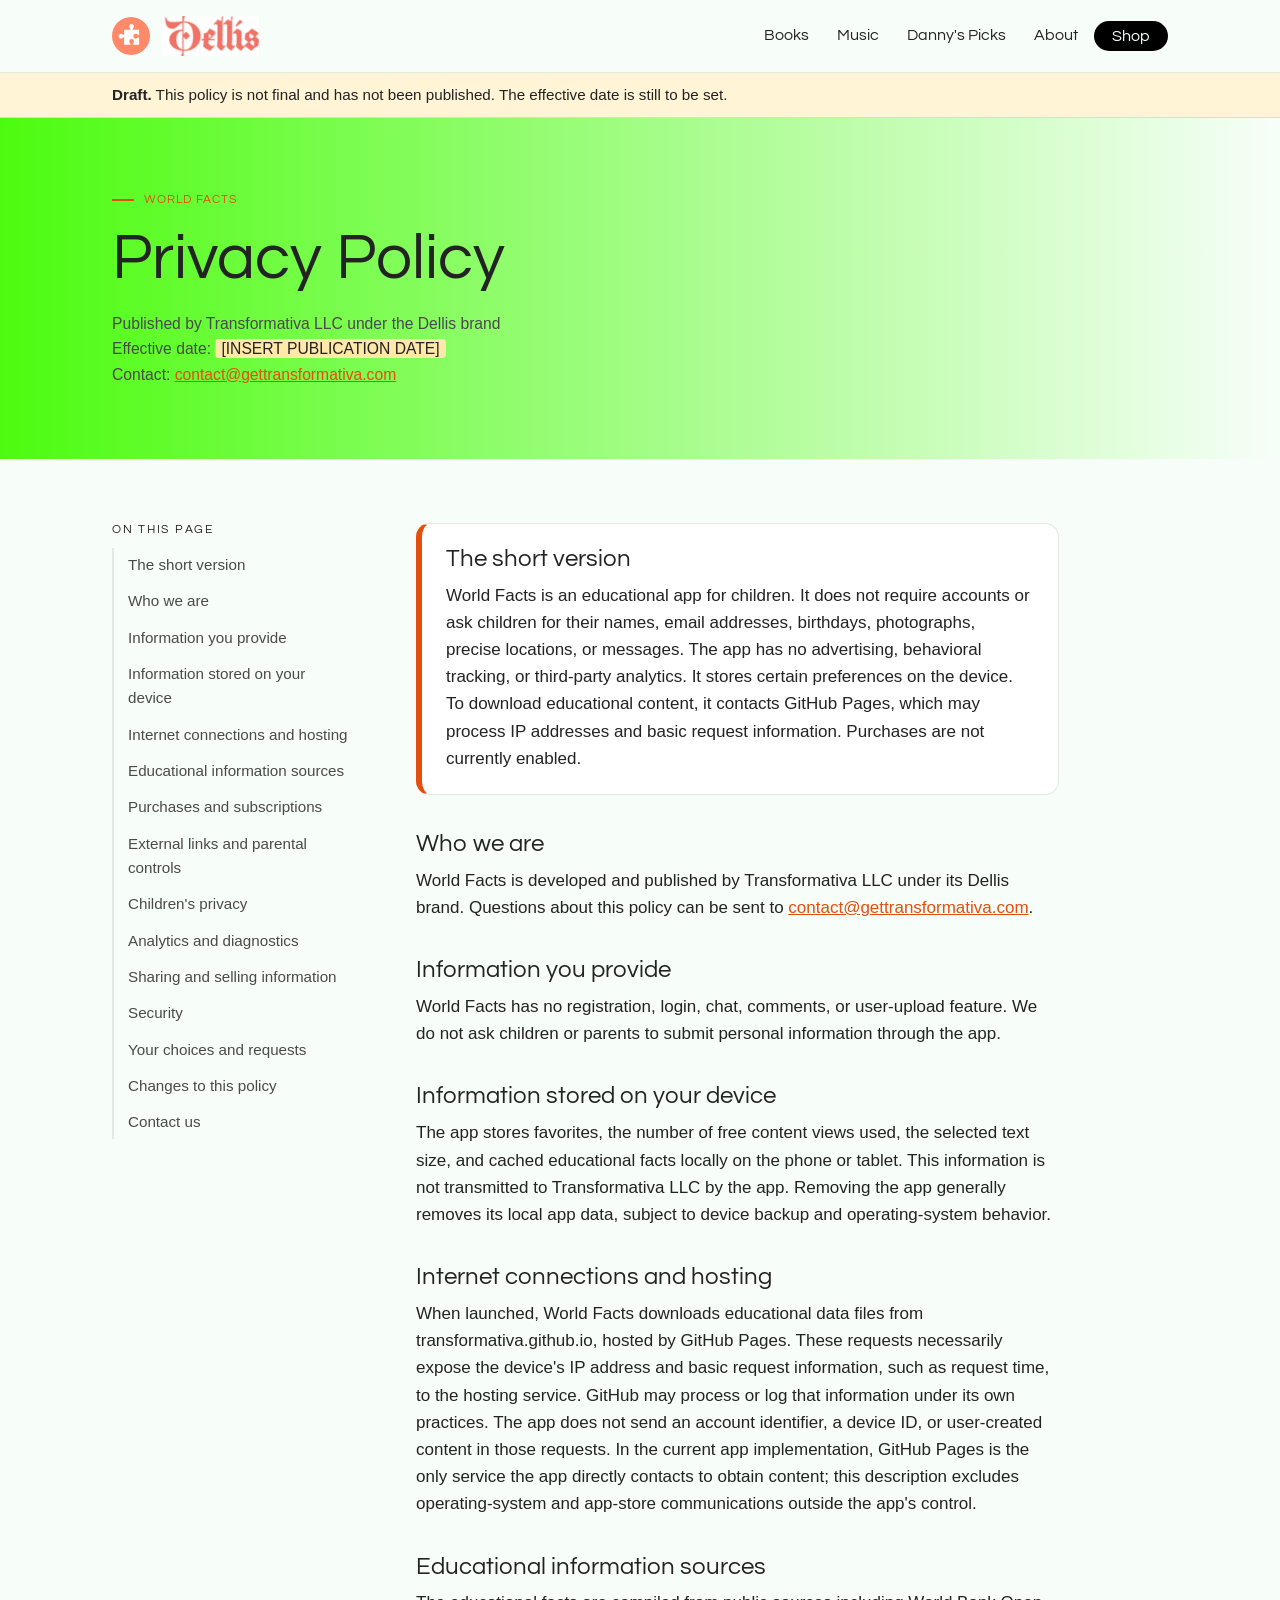
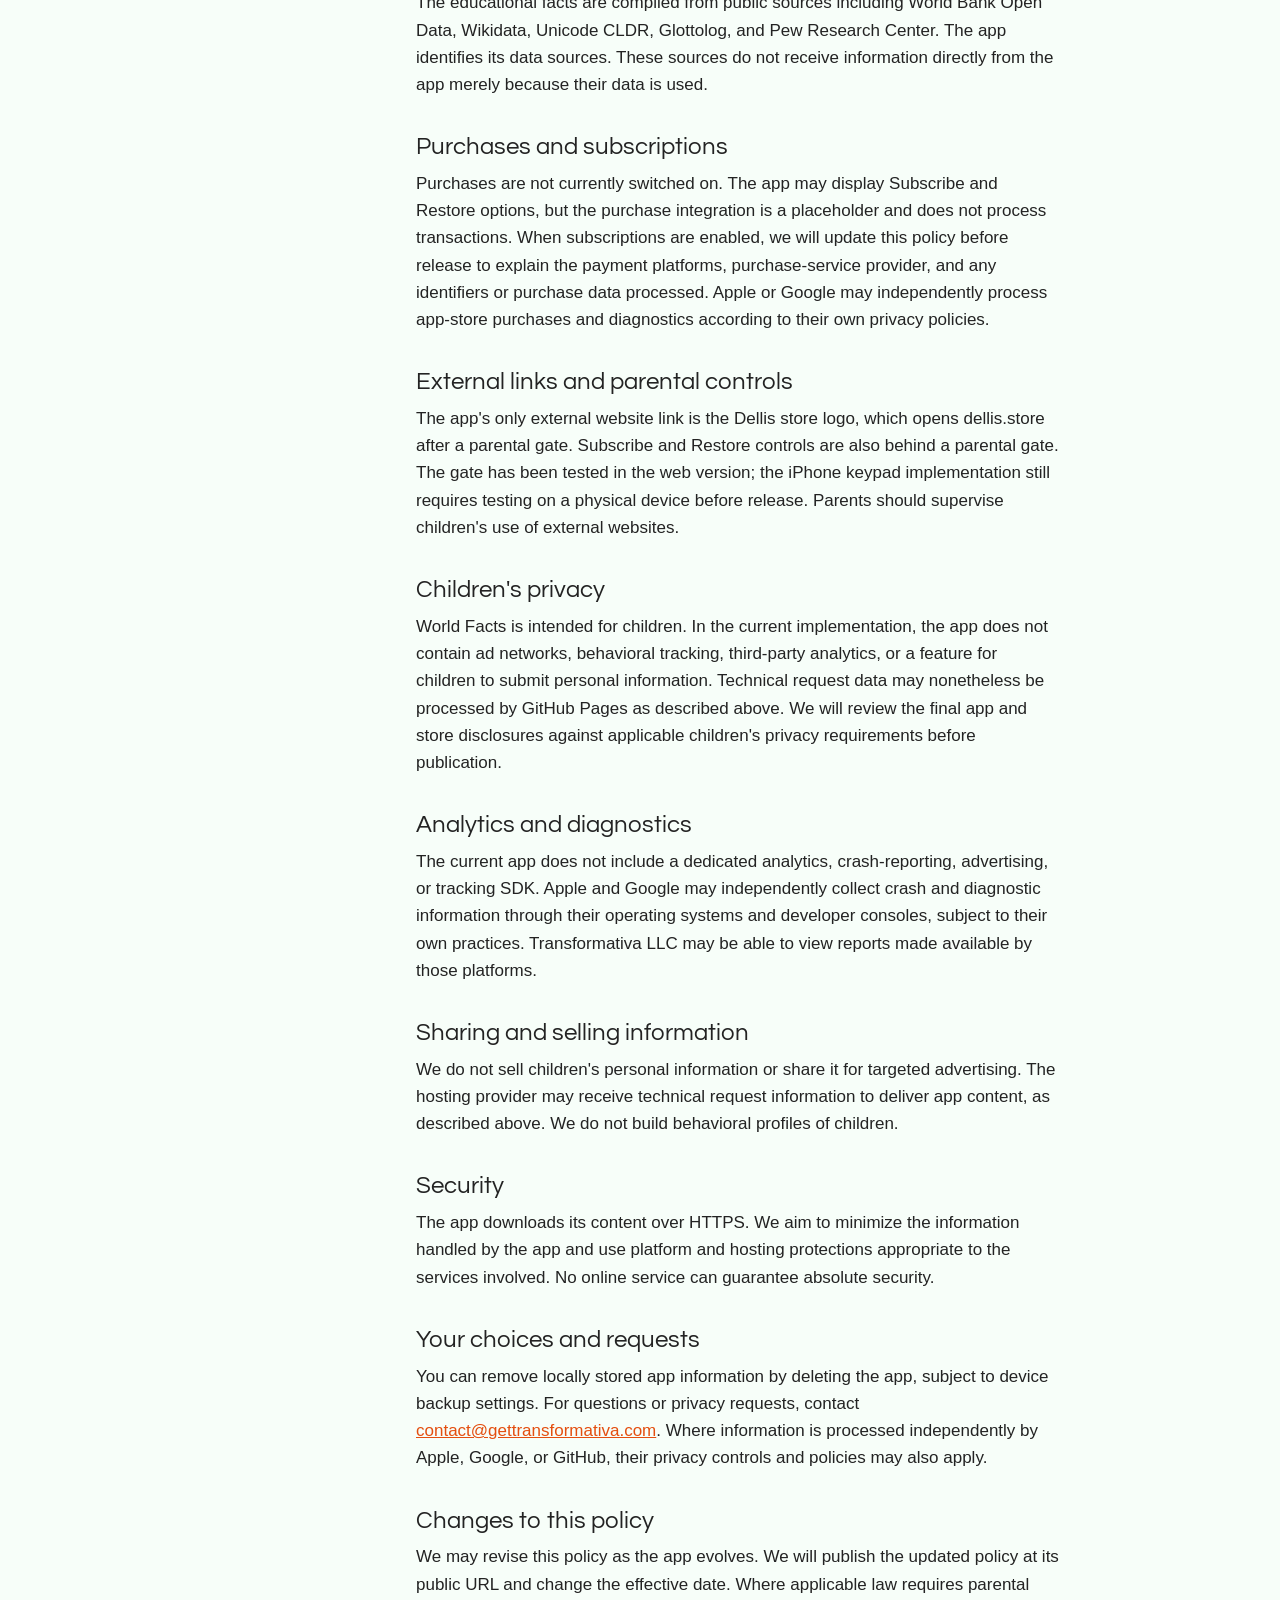
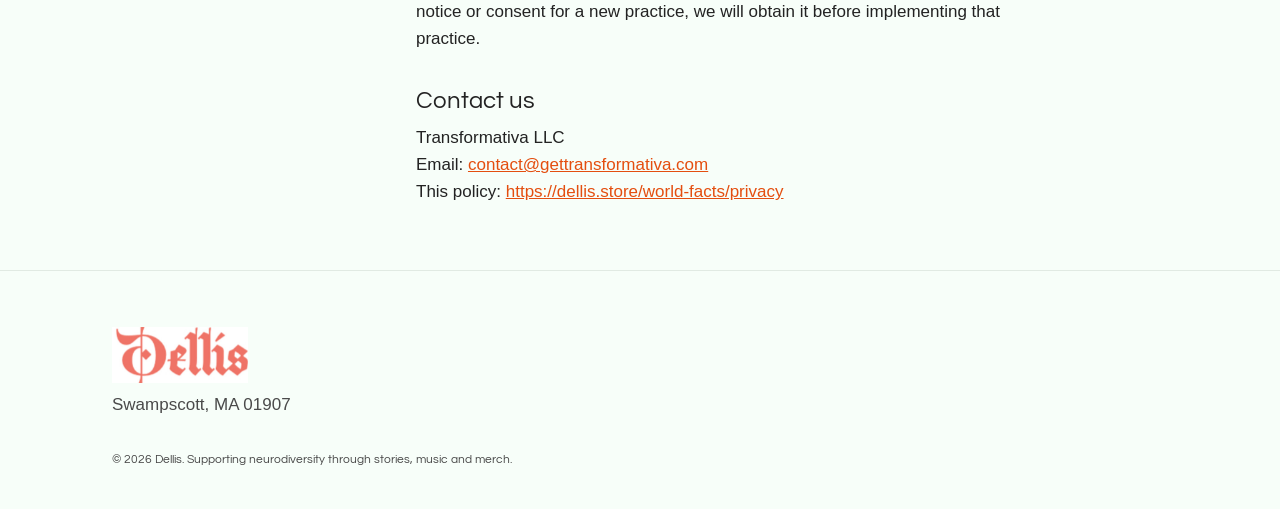
==== world-facts/privacy/index.html @ 2373b157 "Add draft World Facts privacy policy page at /world-facts/privacy Co-Authored-By: Claude Sonnet 5.5 " ====
<!doctype html>
<html lang="en">
<head>
<meta charset="utf-8">
<meta name="viewport" content="width=device-width, initial-scale=1, viewport-fit=cover">
<title>World Facts Privacy Policy · Dellis</title>
<meta name="description" content="Privacy policy for World Facts, an educational app for children from Dellis.">
<meta name="robots" content="noindex">
<link rel="canonical" href="https://www.dellis.store/world-facts/privacy">
<link rel="icon" href="/images/favicon.svg" type="image/svg+xml">
<link rel="icon" href="/images/favicon-32.png" sizes="32x32" type="image/png">
<link rel="apple-touch-icon" href="/images/apple-touch-icon.png">
<link rel="preconnect" href="https://fonts.googleapis.com">
<link rel="preconnect" href="https://fonts.gstatic.com" crossorigin>
<link rel="stylesheet" href="https://fonts.googleapis.com/css2?family=Questrial&display=swap">
<link rel="stylesheet" href="/styles.css">
<style>
.pp-hero{background:var(--grad);padding-block:clamp(40px,6vw,72px)}
.pp-hero h1{font-size:clamp(2.4rem,6vw,4rem)}
.pp-meta{margin-top:18px;color:var(--muted);font-size:.98rem}
.pp-meta mark{background:#FFE9A8;color:var(--ink);padding:1px 6px;border-radius:4px}
.pp-draft{background:#FFF4D6;border-bottom:1px solid #F0DC9B;color:var(--ink);font-size:.95rem}
.pp-draft .wrap{padding-block:10px}
.pp-body{padding-block:clamp(36px,6vw,64px)}
.pp-layout{display:grid;grid-template-columns:240px minmax(0,1fr);gap:clamp(28px,5vw,64px);align-items:start}
@media (max-width:860px){.pp-layout{grid-template-columns:1fr}}
.pp-toc{position:sticky;top:96px}
@media (max-width:860px){.pp-toc{position:static}}
.pp-toc h2{font-size:.78rem;letter-spacing:.14em;text-transform:uppercase;margin-bottom:12px}
.pp-toc ol{list-style:none;margin:0;padding:0;border-left:2px solid var(--line);display:grid;gap:2px}
.pp-toc a{display:block;padding:5px 0 5px 14px;color:var(--muted);text-decoration:none;font-size:.95rem}
.pp-toc a:hover{color:var(--sea)}
.pp-content{max-width:68ch}
.pp-short{background:var(--card);border:1px solid var(--line);border-left:6px solid var(--sea);border-radius:var(--r);padding:22px 24px;margin-bottom:12px}
.pp-short h2{font-size:1.5rem;margin-bottom:10px}
.pp-sec{padding-block:0;margin-top:36px}
.pp-sec h2{font-size:1.5rem;margin-bottom:10px}
.pp-sec p+p{margin-top:12px}
.pp-sec,.pp-short{scroll-margin-top:92px}
</style>
</head>
<body>

<header class="top">
  <div class="wrap">
    <a class="brand" href="/" aria-label="Dellis home">
      <svg viewBox="39 39.003 122 121.995" aria-hidden="true"><path d="M161 99.994c0 33.699-27.312 61.004-61.004 61.004C66.307 160.998 39 133.692 39 99.994c0-33.686 27.307-60.991 60.996-60.991C133.688 39.002 161 66.307 161 99.994z" fill="#FF8969"/><path d="M115.159 93.002c2.841 0 4.521 1.67 4.521 1.67 1.183 1.183 2.79 2.37 3.575 2.618.78.248 2.848-1.953 2.848-3.631V83.211c0-1.67-1.37-3.043-3.055-3.043h-13.97c-1.675 0-3.286-.63-3.581-1.413-.298-.793 1.393-3.823 2.576-5.006 0 0 1.675-1.678 1.675-4.523 0-4.276-3.46-7.742-7.734-7.742a7.738 7.738 0 0 0-7.741 7.742c0 2.845 1.675 4.523 1.675 4.523 1.193 1.183 2.365 2.788 2.623 3.571.245.78-1.948 2.848-3.621 2.848H80.98c-1.678 0-3.053 1.373-3.053 3.043v10.96c0 1.685-.507 3.133-1.125 3.233-.628.087-3.233-1.548-4.416-2.73 0 0-1.675-1.67-4.524-1.67-4.273 0-7.739 3.468-7.739 7.731a7.741 7.741 0 0 0 7.739 7.736c2.848 0 4.524-1.675 4.524-1.675 1.183-1.193 2.668-2.363 3.281-2.606.623-.237 2.26 1.433 2.26 3.106v17.998a3.06 3.06 0 0 0 3.053 3.046h13.97c1.673 0 3.286-.645 3.581-1.423.285-.782-1.39-3.816-2.583-4.998 0 0-1.675-1.673-1.675-4.523a7.733 7.733 0 0 1 7.741-7.734 7.731 7.731 0 0 1 7.734 7.734c0 2.851-1.675 4.523-1.675 4.523-1.183 1.183-2.366 2.796-2.613 3.588-.26.773 1.943 2.833 3.618 2.833h13.97a3.056 3.056 0 0 0 3.055-3.046v-17.488c0-1.685-.642-3.288-1.428-3.588-.778-.293-3.813 1.385-4.996 2.578 0 0-1.68 1.675-4.521 1.675a7.738 7.738 0 0 1-7.739-7.736 7.74 7.74 0 0 1 7.74-7.733z" fill="#FFFFFF"/></svg>
      <img class="logo" src="/images/logo.jpg" alt="Dellis" width="97" height="40">
    </a>
    <nav class="nav" aria-label="Main">
      <a href="/#books">Books</a>
      <a href="/#listen">Music</a>
      <a href="/#picks">Danny's Picks</a>
      <a href="/#about">About</a>
      <a class="nav-shop" href="/#shop">Shop</a>
    </nav>
  </div>
</header>

<div class="pp-draft" role="note"><div class="wrap"><strong>Draft.</strong> This policy is not final and has not been published. The effective date is still to be set.</div></div>

<main>
  <section class="pp-hero">
    <div class="wrap">
      <div class="eyebrow">World Facts</div>
      <h1>Privacy Policy</h1>
      <p class="pp-meta">Published by Transformativa LLC under the Dellis brand<br>Effective date: <mark>[INSERT PUBLICATION DATE]</mark><br>Contact: <a href="mailto:contact@gettransformativa.com">contact@gettransformativa.com</a></p>
    </div>
  </section>

  <div class="pp-body">
    <div class="wrap pp-layout">
      <nav class="pp-toc" aria-label="On this page">
        <h2>On this page</h2>
        <ol>
          <li><a href="#short">The short version</a></li>
<li><a href="#who">Who we are</a></li>
<li><a href="#provide">Information you provide</a></li>
<li><a href="#device">Information stored on your device</a></li>
<li><a href="#hosting">Internet connections and hosting</a></li>
<li><a href="#sources">Educational information sources</a></li>
<li><a href="#purchases">Purchases and subscriptions</a></li>
<li><a href="#links">External links and parental controls</a></li>
<li><a href="#children">Children's privacy</a></li>
<li><a href="#analytics">Analytics and diagnostics</a></li>
<li><a href="#sharing">Sharing and selling information</a></li>
<li><a href="#security">Security</a></li>
<li><a href="#choices">Your choices and requests</a></li>
<li><a href="#changes">Changes to this policy</a></li>
<li><a href="#contact">Contact us</a></li>
        </ol>
      </nav>
      <div class="pp-content">
        <section class="pp-short" id="short">
          <h2>The short version</h2>
          <p>World Facts is an educational app for children. It does not require accounts or ask children for their names, email addresses, birthdays, photographs, precise locations, or messages. The app has no advertising, behavioral tracking, or third-party analytics. It stores certain preferences on the device. To download educational content, it contacts GitHub Pages, which may process IP addresses and basic request information. Purchases are not currently enabled.</p>
        </section>
    <section class="pp-sec" id="who">
      <h2>Who we are</h2>
      <p>World Facts is developed and published by Transformativa LLC under its Dellis brand. Questions about this policy can be sent to <a href="mailto:contact@gettransformativa.com">contact@gettransformativa.com</a>.</p>
    </section>
    <section class="pp-sec" id="provide">
      <h2>Information you provide</h2>
      <p>World Facts has no registration, login, chat, comments, or user-upload feature. We do not ask children or parents to submit personal information through the app.</p>
    </section>
    <section class="pp-sec" id="device">
      <h2>Information stored on your device</h2>
      <p>The app stores favorites, the number of free content views used, the selected text size, and cached educational facts locally on the phone or tablet. This information is not transmitted to Transformativa LLC by the app. Removing the app generally removes its local app data, subject to device backup and operating-system behavior.</p>
    </section>
    <section class="pp-sec" id="hosting">
      <h2>Internet connections and hosting</h2>
      <p>When launched, World Facts downloads educational data files from transformativa.github.io, hosted by GitHub Pages. These requests necessarily expose the device's IP address and basic request information, such as request time, to the hosting service. GitHub may process or log that information under its own practices. The app does not send an account identifier, a device ID, or user-created content in those requests. In the current app implementation, GitHub Pages is the only service the app directly contacts to obtain content; this description excludes operating-system and app-store communications outside the app's control.</p>
    </section>
    <section class="pp-sec" id="sources">
      <h2>Educational information sources</h2>
      <p>The educational facts are compiled from public sources including World Bank Open Data, Wikidata, Unicode CLDR, Glottolog, and Pew Research Center. The app identifies its data sources. These sources do not receive information directly from the app merely because their data is used.</p>
    </section>
    <section class="pp-sec" id="purchases">
      <h2>Purchases and subscriptions</h2>
      <p>Purchases are not currently switched on. The app may display Subscribe and Restore options, but the purchase integration is a placeholder and does not process transactions. When subscriptions are enabled, we will update this policy before release to explain the payment platforms, purchase-service provider, and any identifiers or purchase data processed. Apple or Google may independently process app-store purchases and diagnostics according to their own privacy policies.</p>
    </section>
    <section class="pp-sec" id="links">
      <h2>External links and parental controls</h2>
      <p>The app's only external website link is the Dellis store logo, which opens dellis.store after a parental gate. Subscribe and Restore controls are also behind a parental gate. The gate has been tested in the web version; the iPhone keypad implementation still requires testing on a physical device before release. Parents should supervise children's use of external websites.</p>
    </section>
    <section class="pp-sec" id="children">
      <h2>Children's privacy</h2>
      <p>World Facts is intended for children. In the current implementation, the app does not contain ad networks, behavioral tracking, third-party analytics, or a feature for children to submit personal information. Technical request data may nonetheless be processed by GitHub Pages as described above. We will review the final app and store disclosures against applicable children's privacy requirements before publication.</p>
    </section>
    <section class="pp-sec" id="analytics">
      <h2>Analytics and diagnostics</h2>
      <p>The current app does not include a dedicated analytics, crash-reporting, advertising, or tracking SDK. Apple and Google may independently collect crash and diagnostic information through their operating systems and developer consoles, subject to their own practices. Transformativa LLC may be able to view reports made available by those platforms.</p>
    </section>
    <section class="pp-sec" id="sharing">
      <h2>Sharing and selling information</h2>
      <p>We do not sell children's personal information or share it for targeted advertising. The hosting provider may receive technical request information to deliver app content, as described above. We do not build behavioral profiles of children.</p>
    </section>
    <section class="pp-sec" id="security">
      <h2>Security</h2>
      <p>The app downloads its content over HTTPS. We aim to minimize the information handled by the app and use platform and hosting protections appropriate to the services involved. No online service can guarantee absolute security.</p>
    </section>
    <section class="pp-sec" id="choices">
      <h2>Your choices and requests</h2>
      <p>You can remove locally stored app information by deleting the app, subject to device backup settings. For questions or privacy requests, contact <a href="mailto:contact@gettransformativa.com">contact@gettransformativa.com</a>. Where information is processed independently by Apple, Google, or GitHub, their privacy controls and policies may also apply.</p>
    </section>
    <section class="pp-sec" id="changes">
      <h2>Changes to this policy</h2>
      <p>We may revise this policy as the app evolves. We will publish the updated policy at its public URL and change the effective date. Where applicable law requires parental notice or consent for a new practice, we will obtain it before implementing that practice.</p>
    </section>
    <section class="pp-sec" id="contact">
      <h2>Contact us</h2>
      <p>Transformativa LLC<br>Email: <a href="mailto:contact@gettransformativa.com">contact@gettransformativa.com</a><br>This policy: <a href="https://dellis.store/world-facts/privacy">https://dellis.store/world-facts/privacy</a></p>
    </section>
      </div>
    </div>
  </div>
</main>

<footer>
  <div class="wrap">
    <div>
      <img class="flogo logo" src="/images/logo.jpg" alt="Dellis" width="136" height="56">
      <p style="margin-top:8px">Swampscott, MA 01907</p>
    </div>
    <p class="fine">© <span id="yr"></span> Dellis. Supporting neurodiversity through stories, music and merch.</p>
  </div>
</footer>
<script>document.getElementById("yr").textContent = new Date().getFullYear();</script>
</body>
</html>
---- styles.css ----
/* Layout: one long dive. Each section is a depth stop, marked on a gauge that follows you down.
   Colors, type and logo match the original Dellis Wix site. */
:root{
  --water-top:#F7FEF9; --water-deep:#F7FEF9;       /* Dellis off-white */
  --green:#4CFC0F; --coral:#FF8969;                 /* hero gradient green, logo coral */
  --card:#FFFFFF; --ink:#232323; --muted:#4A4A4A; --line:#E1EAE3;
  --sea:#E44E0F;                                    /* Dellis orange */
  --mask:#000000; --mask-ink:#F7FEF9;               /* black pill buttons */
  --glow:rgba(76,252,15,.16);
  --grad:linear-gradient(90deg,#4CFC0F 0%,#F7FEF9 100%);
  --f-display:"Questrial", "Helvetica Neue", Helvetica, Arial, sans-serif;
  --f-body:"Helvetica Neue", Helvetica, Arial, sans-serif;
  --f-mono:"Questrial", "Helvetica Neue", Helvetica, Arial, sans-serif;
  --r:14px; --max:1120px;
  color-scheme:light;
}

*{box-sizing:border-box}
html{scroll-behavior:smooth;scroll-padding-top:84px}
@media (prefers-reduced-motion: reduce){html{scroll-behavior:auto}*{transition:none!important;animation:none!important}}
body{
  margin:0;font:400 17px/1.6 var(--f-body);color:var(--ink);
  background:var(--water-top);
  min-height:100vh;
}
img{max-width:100%;display:block}
a{color:var(--sea)}
a:focus-visible,button:focus-visible{outline:3px solid var(--sea);outline-offset:3px;border-radius:6px}
h1,h2,h3{font-family:var(--f-display);line-height:1.08;margin:0;text-wrap:balance;font-weight:400}
h2{font-size:clamp(2.1rem,4.5vw,3.2rem)}
h3{font-size:1.25rem;line-height:1.2}
p{margin:0}

.wrap{max-width:var(--max);margin:0 auto;padding-inline:clamp(16px,4vw,32px)}

/* header */
.top{position:sticky;top:env(safe-area-inset-top,0px);z-index:20;
  background:var(--water-top);border-bottom:1px solid var(--line)}
.top .wrap{display:flex;align-items:center;gap:16px;min-height:72px}
.brand{display:flex;align-items:center;gap:12px;text-decoration:none}
.brand svg{width:38px;height:38px;flex:none}
.brand img{height:40px;width:auto}
.nav{display:flex;gap:4px;margin-left:auto;flex-wrap:wrap;justify-content:flex-end}
.nav a{color:var(--ink);text-decoration:none;font:400 1.02rem var(--f-display);padding:6px 12px;border-radius:999px}
.nav a:hover{background:var(--glow)}
@media (max-width:720px){.nav a:not(.nav-shop){display:none}}
.nav-shop{background:var(--mask);color:var(--mask-ink)!important;padding:7px 18px!important}
.nav-shop:hover{background:var(--mask)!important;opacity:.85}

/* depth gauge */
.gauge{position:fixed;left:18px;top:50%;transform:translateY(-50%);z-index:10;display:none;
  font-family:var(--f-mono);font-size:.72rem;color:var(--muted)}
@media (min-width:1320px){.gauge{display:block}}
.gauge-title{margin:0 0 14px;font:400 .78rem var(--f-display);letter-spacing:.14em;text-transform:uppercase;color:var(--ink);display:flex;align-items:center;gap:8px}
.gauge-title::before{content:"";width:10px;height:10px;border-radius:50%;border:2px solid var(--sea)}
.gauge ol{list-style:none;margin:0;padding:0 0 0 14px;border-left:2px solid var(--line);display:grid;gap:18px}
.gauge li{position:relative}
.gauge li::before{content:"";position:absolute;left:-20px;top:.45em;width:10px;height:2px;background:var(--line)}
.gauge a{color:inherit;text-decoration:none;display:block;white-space:nowrap}
.gauge .d{display:block;color:var(--ink);opacity:.55}
.gauge li.on a{color:var(--sea)}
.gauge li.on .d{opacity:1;color:var(--sea);font-weight:500}
.gauge li.on::before{background:var(--sea);width:16px;left:-23px;height:3px}

/* shared section bits */
section{padding-block:clamp(56px,9vw,104px)}
.eyebrow{font-family:var(--f-mono);font-size:.78rem;letter-spacing:.08em;text-transform:uppercase;color:var(--sea);
  display:flex;gap:10px;align-items:center;margin-bottom:14px}
.eyebrow::before{content:"";width:22px;height:2px;background:currentColor}
.lede{color:var(--muted);max-width:60ch;margin-top:14px;font-size:1.08rem}
.head{display:flex;justify-content:space-between;align-items:end;gap:20px;flex-wrap:wrap;margin-bottom:32px}
.btn{display:inline-flex;align-items:center;gap:8px;font:700 .98rem var(--f-body);text-decoration:none;
  padding:12px 20px;border-radius:999px;border:2px solid transparent;cursor:pointer;transition:transform .15s}
.btn:hover{transform:translateY(-2px)}
.btn-main{background:var(--mask);color:var(--mask-ink)}
.btn-line{border-color:var(--ink);color:var(--ink)}
.btn-small{padding:8px 14px;font-size:.88rem}
.arrow::after{content:"↗";font-size:.9em}

/* hero */
.hero{padding-block:clamp(40px,7vw,88px) clamp(48px,8vw,96px);background:var(--grad)}
.hero .wrap{display:grid;grid-template-columns:1.05fr .95fr;gap:clamp(28px,5vw,64px);align-items:center}
@media (max-width:860px){.hero .wrap{grid-template-columns:1fr}}
.hero h1{font-size:clamp(3rem,7.5vw,5.4rem);letter-spacing:-.02em;color:var(--ink)}
.hero h1 em{font-style:normal;color:var(--sea);display:block}
.hero p.lede{font-size:1.15rem;color:var(--ink)}
.hero .eyebrow{color:var(--sea)}
.hero .tags span{border-color:rgba(35,35,35,.25);color:var(--ink)}
.cta{display:flex;gap:12px;flex-wrap:wrap;margin-top:28px}
.tags{display:flex;gap:8px;flex-wrap:wrap;margin-top:26px;font-family:var(--f-mono);font-size:.78rem;color:var(--muted)}
.tags span{border:1px solid var(--line);border-radius:999px;padding:4px 10px}
.stack{position:relative;aspect-ratio:1/1;max-width:520px;width:100%;justify-self:center}
.stack img{position:absolute;width:52%;border-radius:10px;box-shadow:0 18px 40px rgba(4,30,45,.28);background:var(--card)}
.stack img:nth-child(1){left:2%;top:14%;transform:rotate(-8deg)}
.stack img:nth-child(2){left:24%;top:2%;z-index:2;transform:rotate(1deg)}
.stack img:nth-child(3){right:2%;top:18%;transform:rotate(9deg)}
.bubble{position:absolute;border-radius:50%;border:2px solid var(--sea);opacity:.35;animation:rise 7s ease-in infinite}
@keyframes rise{from{transform:translateY(0)}to{transform:translateY(-60px);opacity:0}}

/* books */
.shelf{display:grid;grid-template-columns:repeat(auto-fill,minmax(140px,1fr));gap:26px 20px}
.book{text-decoration:none;color:var(--ink);display:grid;gap:10px;align-content:start}
.book .cover{position:relative;aspect-ratio:2/3;border-radius:6px 10px 10px 6px;overflow:hidden;background:var(--line);
  box-shadow:0 10px 22px rgba(4,30,45,.18);transition:transform .2s}
.book:hover .cover{transform:translateY(-4px) rotate(-1deg)}
.book .cover img{width:100%;height:100%;object-fit:cover}
.book .no{font-family:var(--f-mono);font-size:.74rem;color:var(--muted)}
.book h3{font-size:1.02rem;font-family:var(--f-body);font-weight:700;line-height:1.3}
.new{position:absolute;top:8px;left:8px;background:var(--green);color:#000;font:700 .7rem var(--f-body);
  padding:3px 8px;border-radius:999px;letter-spacing:.06em}
.solo{display:grid;grid-template-columns:repeat(auto-fit,minmax(300px,1fr));gap:20px;margin-top:48px}
.solo a{display:grid;grid-template-columns:110px 1fr;gap:18px;align-items:center;text-decoration:none;color:var(--ink);
  background:var(--card);border:1px solid var(--line);border-radius:var(--r);padding:16px}
.solo img{border-radius:4px 8px 8px 4px;box-shadow:0 8px 18px rgba(4,30,45,.16)}
.solo small{font-family:var(--f-mono);font-size:.74rem;color:var(--sea);display:block;margin-bottom:4px}
.solo p{color:var(--muted);font-size:.95rem;margin-top:6px}
.solo .go{margin-top:10px;font-weight:700;color:var(--sea);font-size:.92rem}
.solo .go::after{content:" ↗"}
.also{margin-top:28px;color:var(--muted);font-size:.95rem}

/* shop */
.filters{display:flex;gap:8px;flex-wrap:wrap}
.filters button{font:700 .9rem var(--f-body);border:2px solid var(--line);background:transparent;color:var(--ink);
  padding:7px 14px;border-radius:999px;cursor:pointer}
.filters button[aria-pressed="true"]{background:var(--ink);border-color:var(--ink);color:var(--water-top)}
.grid{display:grid;grid-template-columns:repeat(auto-fill,minmax(210px,1fr));gap:20px}
.item{background:var(--card);border:1px solid var(--line);border-radius:var(--r);overflow:hidden;display:flex;flex-direction:column;
  text-decoration:none;color:var(--ink);transition:transform .2s, box-shadow .2s}
.item:hover{transform:translateY(-3px);box-shadow:0 14px 28px rgba(4,30,45,.12)}
.item .ph{aspect-ratio:1/1;background:#F6F8F8;display:grid;place-items:center}
.item .ph img{width:100%;height:100%;object-fit:contain}
.item .meta{padding:14px 16px 16px;display:grid;gap:4px;flex:1;align-content:start}
.item h3{font:700 1rem/1.3 var(--f-body)}
.item .price{font-family:var(--f-mono);font-size:.88rem;font-variant-numeric:tabular-nums}
.item .where{margin-top:8px;font-size:.84rem;font-weight:700;color:var(--sea)}
.item .where::after{content:" ↗"}
.shopnote{margin-top:24px;color:var(--muted);font-size:.93rem;max-width:70ch}

/* listen & watch */
.listen{display:grid;grid-template-columns:1fr 1.3fr;gap:32px;align-items:start}
@media (max-width:860px){.listen{grid-template-columns:1fr}}
.albums{display:grid;gap:12px}
.albums iframe{display:block;width:100%;height:152px;border:0;border-radius:12px}
.stream{display:flex;gap:10px;flex-wrap:wrap;margin-top:16px}
.feature{position:relative;aspect-ratio:16/9;border-radius:var(--r);overflow:hidden;background:#000;cursor:pointer;border:0;padding:0;width:100%}
.vid{position:relative;aspect-ratio:16/9;border-radius:10px;overflow:hidden;background:#000;cursor:pointer;border:0;padding:0;width:100%;display:block}
.vid img,.feature img{width:100%;height:100%;object-fit:cover;opacity:.9;transition:opacity .2s}
.vid:hover img,.feature:hover img{opacity:1}
.vid iframe,.feature iframe{position:absolute;inset:0;width:100%;height:100%;border:0}
.play{position:absolute;inset:0;display:grid;place-items:center}
.play::before{content:"";width:62px;height:62px;border-radius:50%;background:var(--mask);
  box-shadow:0 6px 18px rgba(0,0,0,.3)}
.play::after{content:"";position:absolute;border-left:18px solid var(--mask-ink);border-top:11px solid transparent;border-bottom:11px solid transparent;margin-left:5px}
.len{position:absolute;right:8px;bottom:8px;background:rgba(0,0,0,.75);color:#fff;font:500 .75rem var(--f-mono);padding:2px 6px;border-radius:4px}
.vids{display:grid;grid-template-columns:repeat(auto-fill,minmax(200px,1fr));gap:20px;margin-top:22px}
.vcap{margin-top:8px;font-weight:700;font-size:.95rem}
.ftitle{margin-top:12px;font-family:var(--f-display);font-size:1.5rem;font-weight:600}

/* picks */
.picks{display:grid;grid-template-columns:repeat(auto-fit,minmax(250px,1fr));gap:20px}
.pick{text-decoration:none;color:var(--ink);background:var(--card);border:1px solid var(--line);border-radius:var(--r);overflow:hidden;display:flex;flex-direction:column}
.pick img{aspect-ratio:4/3;object-fit:cover;width:100%}
.pick div{padding:16px;display:grid;gap:6px}
.pick p{color:var(--muted);font-size:.95rem}

/* about */
.about{display:grid;grid-template-columns:1fr 1fr;gap:clamp(28px,5vw,64px);align-items:center}
#about{background:var(--grad)}
@media (max-width:860px){.about{grid-template-columns:1fr}}
.about img{width:100%;max-width:520px;justify-self:center;order:2}
.about .body{display:grid;gap:16px;max-width:62ch;min-width:0}
.about .body p{color:var(--ink)}
.about blockquote{margin:6px 0 0;font-family:var(--f-display);font-weight:600;font-size:1.6rem;line-height:1.2;color:var(--ink)}

/* faq */
.faq{max-width:780px}
.faq details{border-bottom:1px solid var(--line);padding:4px 0}
.faq summary{cursor:pointer;list-style:none;font-weight:700;font-size:1.08rem;padding:16px 36px 16px 0;position:relative}
.faq summary::-webkit-details-marker{display:none}
.faq summary::after{content:"+";position:absolute;right:4px;top:10px;font:600 1.6rem var(--f-display);color:var(--sea)}
.faq details[open] summary::after{content:"–"}
.faq details p{color:var(--muted);padding:0 0 18px;max-width:65ch}

/* footer */
footer{padding-block:56px 40px;border-top:1px solid var(--line)}
footer .wrap{display:grid;grid-template-columns:1.2fr 1fr;gap:32px}
@media (max-width:720px){footer .wrap{grid-template-columns:1fr}}
footer p{color:var(--muted)}
.email{font-weight:700;color:var(--sea);text-decoration:underline;text-underline-offset:3px}
.email:hover{color:var(--ink)}
.socials{display:flex;flex-wrap:wrap;gap:10px;align-content:start}
.socials a{display:block;width:39px;height:39px;border-radius:50%;transition:transform .15s}
.socials a:hover{transform:translateY(-2px)}
.socials img{width:39px;height:39px}
.flogo{height:56px;width:auto}
.fine{grid-column:1/-1;font-family:var(--f-mono);font-size:.75rem;color:var(--muted)}

/* curated list page */
.pick .count{font-weight:700;color:var(--sea);font-size:.9rem;margin-top:4px}
.plist-hero{background:var(--grad);padding-block:clamp(40px,6vw,72px)}
.plist-hero h1{font-size:clamp(2.6rem,6vw,4.2rem)}
.jump{display:flex;gap:10px;flex-wrap:wrap;margin-top:24px}
.plist{padding-block:clamp(48px,7vw,80px);border-bottom:1px solid var(--line)}
.plist-head{display:grid;grid-template-columns:240px 1fr;gap:28px;align-items:center;margin-bottom:28px}
@media (max-width:640px){.plist-head{grid-template-columns:1fr}}
.plist-head img{border-radius:var(--r);aspect-ratio:4/3;object-fit:cover;width:100%}
.plist-head .lede{margin-top:10px}
.disclaim{margin-top:10px;font-size:.9rem;color:var(--muted);font-style:italic}
.items{display:grid;grid-template-columns:repeat(auto-fill,minmax(280px,1fr));gap:16px}
.pitem{background:var(--card);border:1px solid var(--line);border-radius:var(--r);padding:18px;display:flex;flex-direction:column;gap:8px}
.pitem h3{font:700 1.02rem/1.3 var(--f-body)}
.pitem p{color:var(--muted);font-size:.95rem;flex:1}
.pitem a{align-self:flex-start;margin-top:6px}
.affil{margin-top:28px;font-size:.85rem;color:var(--muted)}
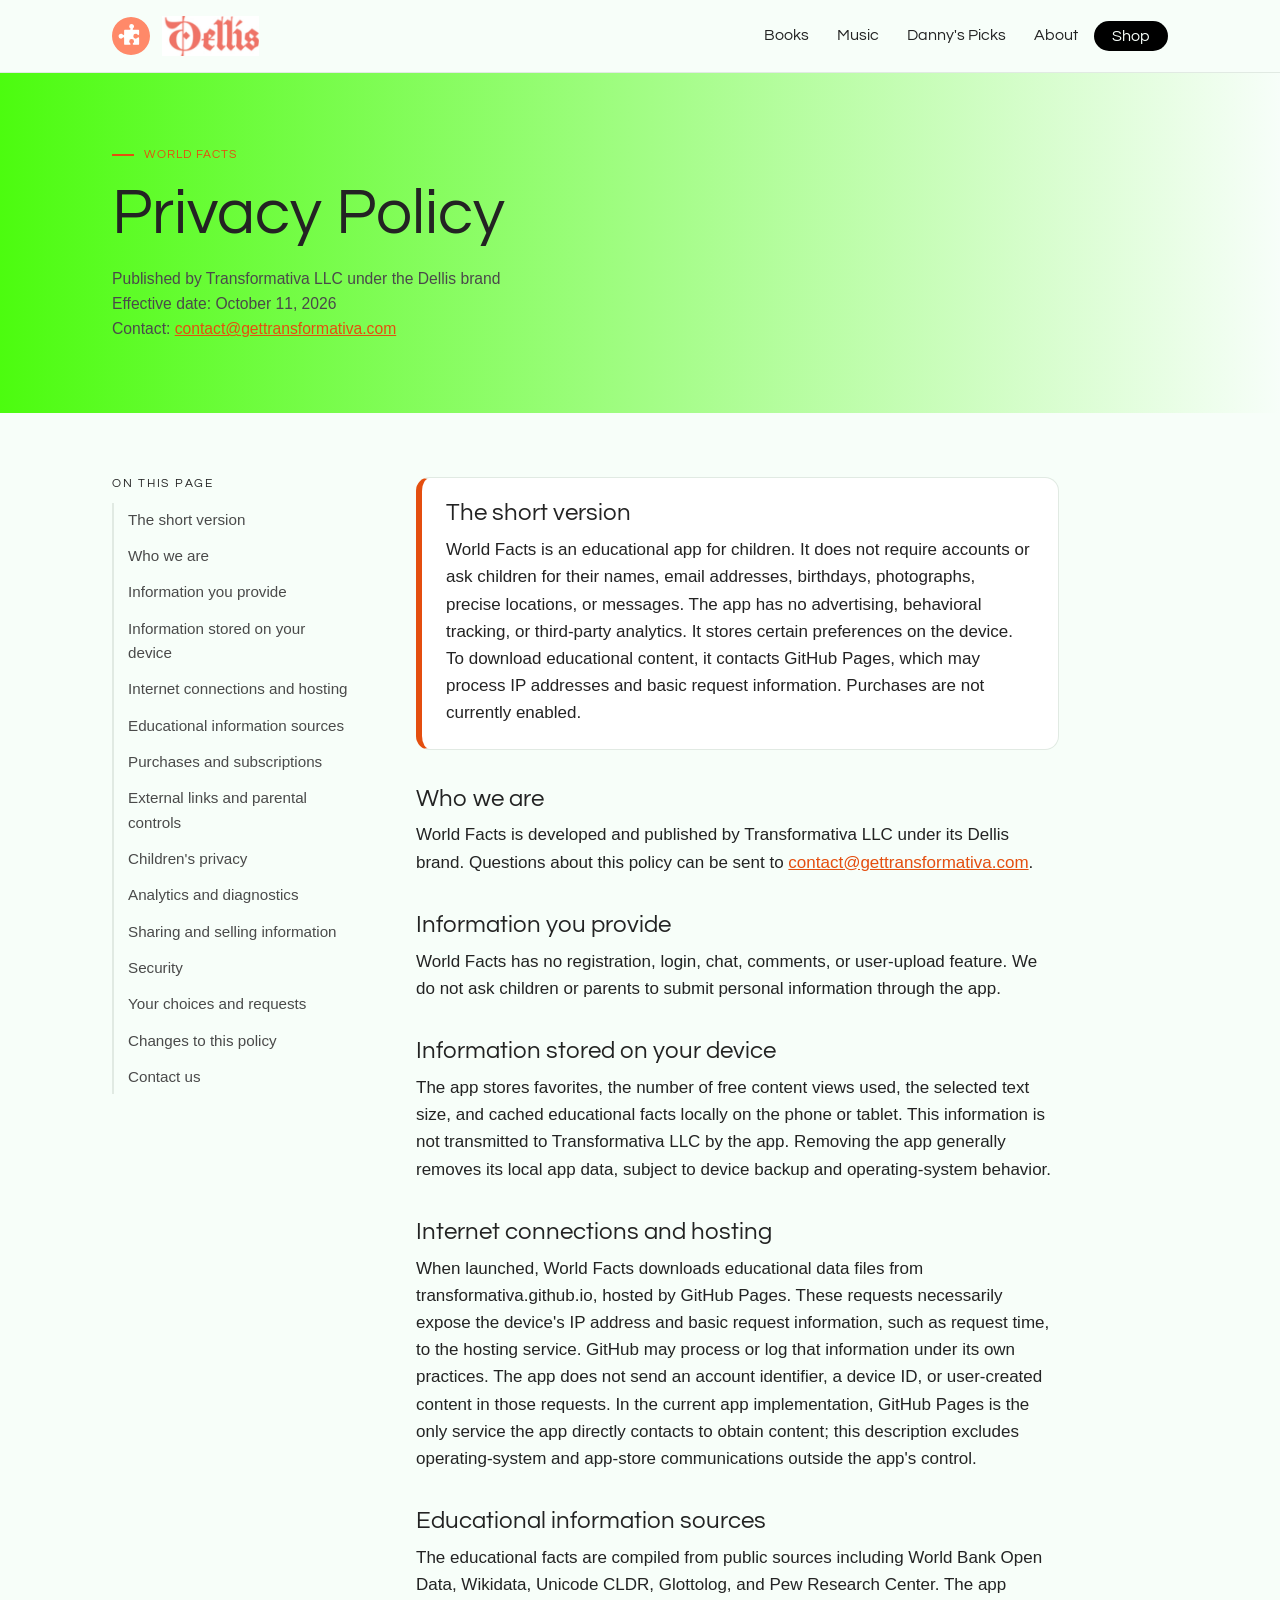
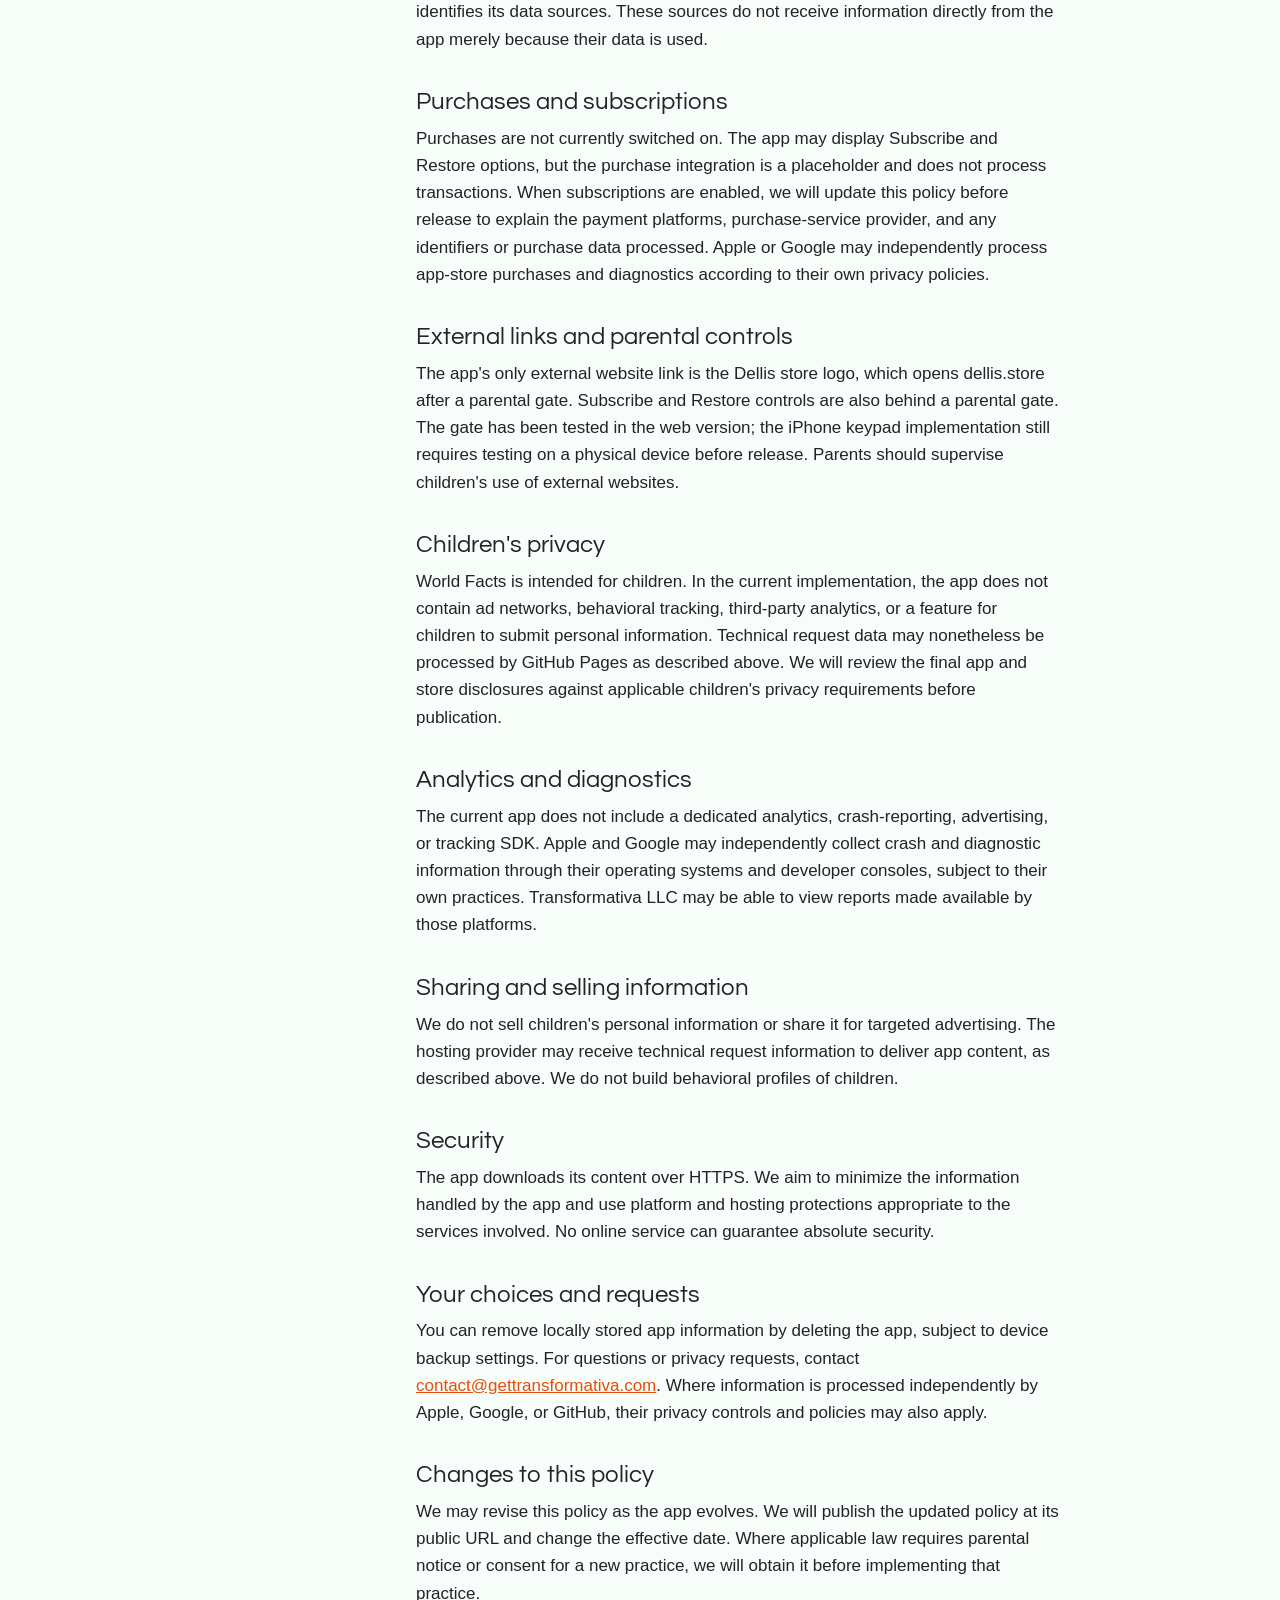
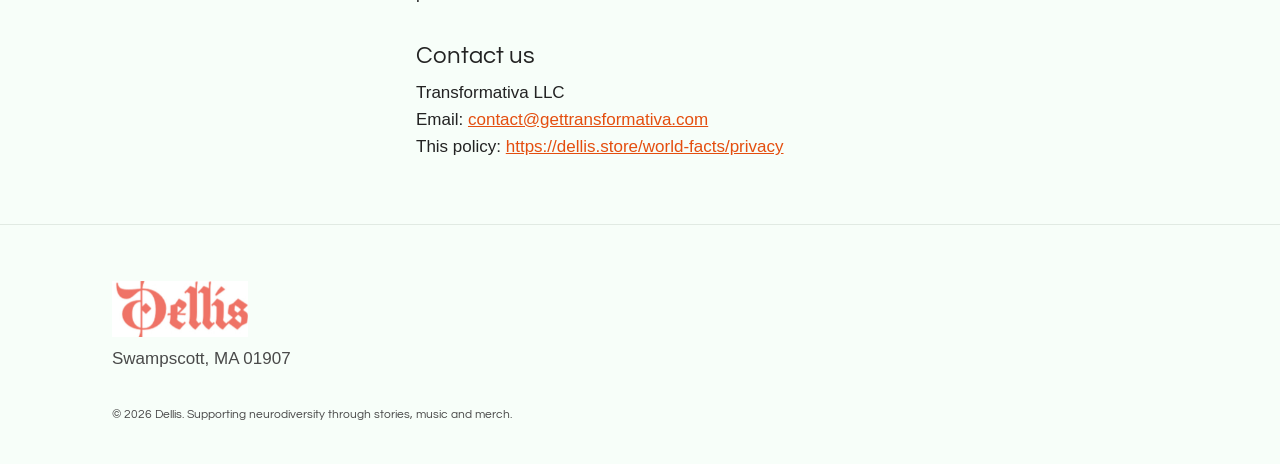
==== commit d6803ef5: "Publish World Facts privacy policy: set effective date, remove draft markers Co-Authored-By: Claude " ====
--- a/world-facts/privacy/index.html
+++ b/world-facts/privacy/index.html
@@ -5,7 +5,6 @@
 <meta name="viewport" content="width=device-width, initial-scale=1, viewport-fit=cover">
 <title>World Facts Privacy Policy · Dellis</title>
 <meta name="description" content="Privacy policy for World Facts, an educational app for children from Dellis.">
-<meta name="robots" content="noindex">
 <link rel="canonical" href="https://www.dellis.store/world-facts/privacy">
 <link rel="icon" href="/images/favicon.svg" type="image/svg+xml">
 <link rel="icon" href="/images/favicon-32.png" sizes="32x32" type="image/png">
@@ -18,9 +17,6 @@
 .pp-hero{background:var(--grad);padding-block:clamp(40px,6vw,72px)}
 .pp-hero h1{font-size:clamp(2.4rem,6vw,4rem)}
 .pp-meta{margin-top:18px;color:var(--muted);font-size:.98rem}
-.pp-meta mark{background:#FFE9A8;color:var(--ink);padding:1px 6px;border-radius:4px}
-.pp-draft{background:#FFF4D6;border-bottom:1px solid #F0DC9B;color:var(--ink);font-size:.95rem}
-.pp-draft .wrap{padding-block:10px}
 .pp-body{padding-block:clamp(36px,6vw,64px)}
 .pp-layout{display:grid;grid-template-columns:240px minmax(0,1fr);gap:clamp(28px,5vw,64px);align-items:start}
 @media (max-width:860px){.pp-layout{grid-template-columns:1fr}}
@@ -57,14 +53,13 @@
   </div>
 </header>
 
-<div class="pp-draft" role="note"><div class="wrap"><strong>Draft.</strong> This policy is not final and has not been published. The effective date is still to be set.</div></div>
 
 <main>
   <section class="pp-hero">
     <div class="wrap">
       <div class="eyebrow">World Facts</div>
       <h1>Privacy Policy</h1>
-      <p class="pp-meta">Published by Transformativa LLC under the Dellis brand<br>Effective date: <mark>[INSERT PUBLICATION DATE]</mark><br>Contact: <a href="mailto:contact@gettransformativa.com">contact@gettransformativa.com</a></p>
+      <p class="pp-meta">Published by Transformativa LLC under the Dellis brand<br>Effective date: October 11, 2026<br>Contact: <a href="mailto:contact@gettransformativa.com">contact@gettransformativa.com</a></p>
     </div>
   </section>
 
